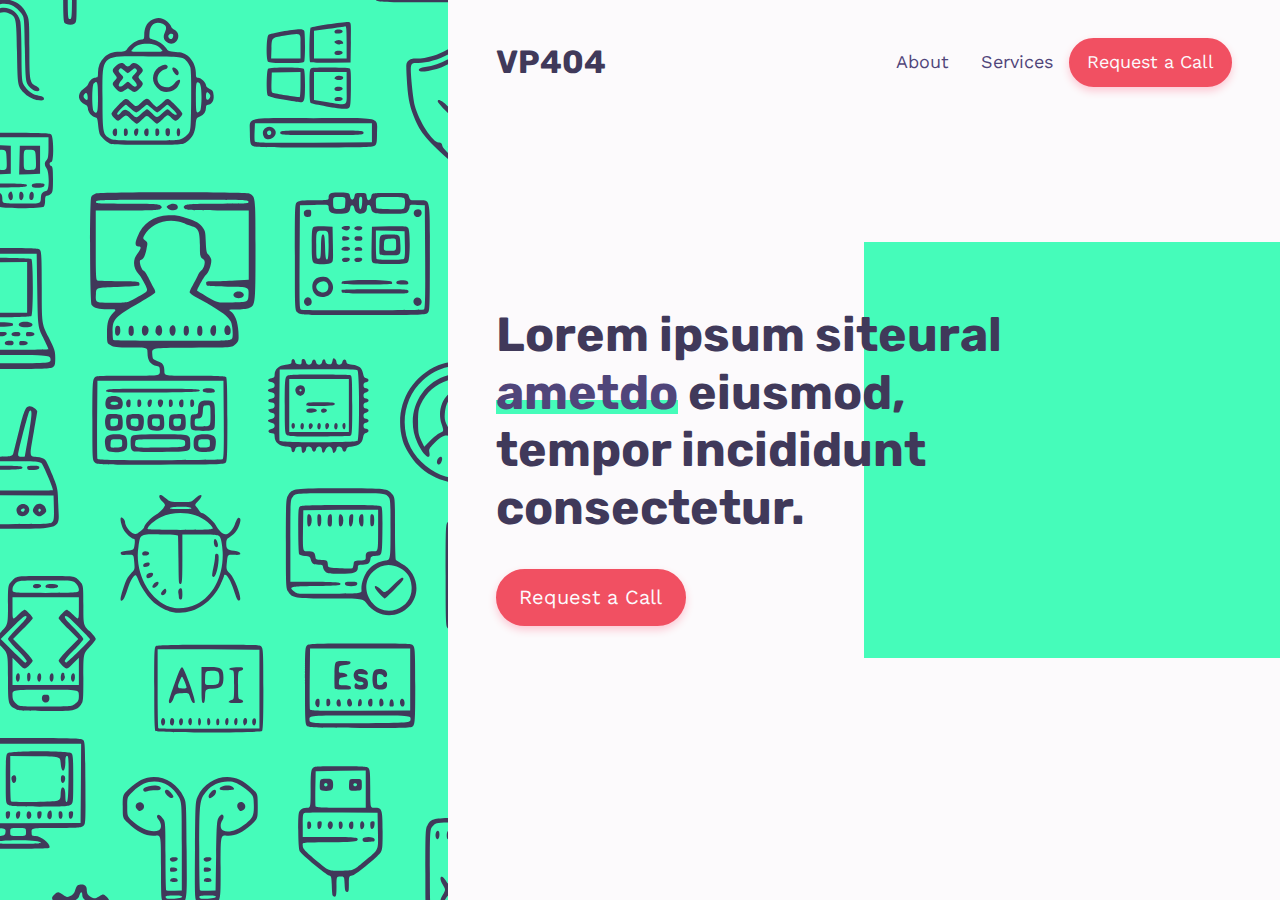
==== index.html @ ce6f3980 "initial commit" ====
<!DOCTYPE html PUBLIC -//W3C//DTD XHTML 1.0 Strict//EN http://www.w3.org/TR/xhtml1/DTD/xhtml1-strict.dtd>
 <html lang="en">
<head>
  <meta charset="utf-8">
  <title>VP404</title>
  <meta name="theme-color" content="#fff">
  <meta name="viewport" content="width=device-width, initial-scale=1, user-scalabjle=no">
  <link href="https://fonts.googleapis.com/css2?family=Work+Sans:wght@400;500;600&family=Rubik:wght@700;800;900&display=swap" rel="stylesheet">
  <link rel="stylesheet" href="css/bootstrap-reboot.css">
  <link rel="stylesheet" href="css/elements.css">
  <link rel="stylesheet" href="css/style.css">
</head>

<body>
<div class="preload">
	<div class="loading">
		<div class="loading__header">
			<span>Loading...</span>
			<span>- &nbsp; x</span>
		</div>
		<div class="loading__body">
			<span>Starting up... Please wait!</span>
			<div class="loading__bar"></div>
		</div>
	</div>
</div>
<div class="wrapper">
	<section id="home">
		<div class="sidebar" id="sidebar"></div>
		<div class="hero">
			<header>
				<h2 class="logo">VP404</h2>
				<nav>
				<ul>
					<li><a href="#" class="nav-link">About</a></li>
					<li><a href="#" class="nav-link">Services</a></li>
					<li><a href="#" class="nav-link button button-red button-small magnet">Request a Call</a></li>
				</ul>
				</nav>
			</header>
			<div class="hero-inner">
			<h1 class="desc">Lorem ipsum siteural <br><span class="underline">ametdo</span> eiusmod, tempor incididunt consectetur.</h1>
			<a class="button button-red cta" href="#">Request a Call</a>
			</div>
		</div>
	</section>
</div>
</body>
<script src="js/magnet-mouse.js"></script>
<script src="js/script.js"></script>
</html>
---- css/elements.css ----
:root {
	 --light: #fcfafc;
	 --dark: #50457a;
	 --darker: #40395a;
	 --green: #45fcba;
	 --greener: #2fdaa4;
	 --red: #f15062;
	 --reder: #c64252;
 }
 body {
	width: 100%;
	height: 100%;
	background: var(--light);
	color: var(--dark);
	font-family: "Work Sans", sans-serif;
	font-size: 16px;
}
/*.wrapper {
	max-width: 1280px;
	margin: 0 auto;
}*/
h1, h2, h3, h4, h5, h6 {
	color: var(--darker);
	font-family: "Rubik", sans-serif;
}
a, .underline {
	color: var(--dark);
	position: relative;
	transition: color 0.2s ease-in-out;
	display: inline-block;
}
a:hover {
	color: var(--darker);
}
a.link::before, .underline::before {
	position: absolute;
	content: '';
	width: 100%;
	height: 25%;
	background: var(--green);
	bottom: 12.5%;
	left: 50%;
	transform: translateX(-50%);
	z-index: -1;
	transition: all 0.2s ease-in-out;
}
a.link:hover::before {
	height: 105%;
	bottom: 0;
	width: calc(100% + 0.25rem);
}
.button {
	padding: 0.66rem 1.33rem;
	border: none;
	color: var(--light);
	transition: all 0.2s ease-in-out;
	border-radius: 10rem;
	display: inline-block;
}
.button:hover {
	color: var(--light);
	transform: translateY(-3px);
}
.button-green {
	background: var(--green);
	box-shadow: 0 0.25rem 0.5rem rgba(0,255,160,0.2);
	border: 2px solid var(--green);
}
.button-green:hover {
	box-shadow: 0 0.5rem 1rem rgba(0,255,160,0.33);
}
.button-green:focus {
	background: var(--greener);
	border: 2px solid var(--greener);
}
.button-red {
	background: var(--red);
	box-shadow: 0 0.25rem 0.5rem rgba(255,0,50,0.2);
	border: 2px solid var(--red);
}
.button-red:hover {
	box-shadow: 0 0.5rem 1rem rgba(255,0,50,0.33);
}
.button-red:focus {
	background: var(--reder);
	border: 2px solid var(--reder);
}
.button-primary {
	background: var(--dark);
	box-shadow: 0 0.25rem 0.5rem rgba(20,20,120,0.2);
	border: 2px solid var(--dark);
}
.button-primary:hover {
	box-shadow: 0 0.5rem 1rem rgba(20,20,120,0.33);
}
.button-primary:focus {
	background: var(--darker);
	border: 2px solid var(--darker);
}
.button-small {
	padding: 0.5rem 1rem !important;
}
.button:focus {
	color: var(--light);
	transform: translateY(-1px);
}
---- css/style.css ----
.preload {
	display: grid;
	place-items: center;
	position: fixed;
	width: 100vw;
	height: 100vh;
	left: 0;
	top: 0;
	background: var(--light);
	z-index: 9;
	transition: all 1s 3.5s ease-out;
	transform-origin: bottom center;
}
.preload.loaded {
	transform: scaleY(0);
}
.loading {
	width: 360px;
	border: 2px solid var(--green);
	border-radius: 10px;
}
.loading__header {
	background: var(--green);
	padding: 0.5rem 1rem;
	color: var(--light);
	display: flex;
	align-items: center;
	justify-content: space-between;
	border-radius: 5px 5px 0 0;
	font-size: 0.8rem;
}
.loading__body {
	padding: 1rem;
}
.loading__bar {
	width: 100%;
	height: 2rem;
	border: 2px solid var(--green);
	border-radius: 10px;
	margin-top: 0.5rem;
	position: relative;
}
.loading__bar::before {
	width: 0;
	height: 100%;
	background: var(--green);
	z-index: 10;
	position: absolute;
	content: '';
	border-radius: 5px;
	animation: loading 0.5s forwards linear;
	transform: scale(1);
}
.preload.loaded .loading__bar::before {
	animation: loaded 3s forwards cubic-bezier(0.9,0.1,0.9,0.25);
}

@keyframes loading {
	0% { width: 0% }
	100% { width: 10% }
}
@keyframes loaded {
	0% { width: 10% }
	70%, 90% { width: 100%; transform: scale(1); }
	100% { width: 100%; transform: scaleY(50) scaleX(10)}
}

#home {
	width: 100%;
	min-height: 100vh;
	display: flex;
}
.sidebar {
	flex: 0 0 35%;
	min-height: 100vh;
	background: var(--green);
	background-image: url(../images/bg.svg);
	background-size: auto 150% ;
	background-repeat: no-repeat;
	background-position: 50% 50%;
	transition: background-position 0.1s;
}
.hero {
	flex: 0 0 65%;
	min-height: 100vh;
	position: relative;
	display: flex;
	align-items: center;
}
.hero header {
	width: 100%;
	position: absolute;
	top: 0;
	left: 0;
	display: flex;
	z-index: 1;
	justify-content: space-between;
	align-items: center;
	padding: 2rem 3rem;
}
.logo {
	font-size: 2rem;
	margin: 0;
}
nav ul {
	display: flex;
	list-style-type: none;
	margin: 0;
	align-items: center;
}
.nav-link {
	display: inline-block;
	padding: 1rem;
}
.nav-link.cta {
	margin-left: 1rem;
}
.hero::before {
	position: absolute;
	content: '';
	width: 40%;
	padding-bottom: 40%;
	background: var(--green);
	top: 50%;
	right: 0;
	transform: translateY(-50%);
	z-index: -1;
}
.hero-inner {
	padding: 3rem;
	width: 80%;
}
.desc {
	font-size: 2.75rem;
	margin: 2rem 0;
}
.hero-inner .cta {
	font-size: 1.12rem;
}








@media (min-width: 1200px) {
	body {
		font-size: 18px;
	}
	.desc {
		font-size: 3rem;
	}
	.hero-inner .cta {
		font-size: 1.25rem;
	}
	.hero::before {
		width: 50%;
		padding-bottom: 50%;
	}
	.hero .header {
		padding: 2rem 3rem;
	}
	.hero-inner {
		padding: 3rem;
	}
}
}
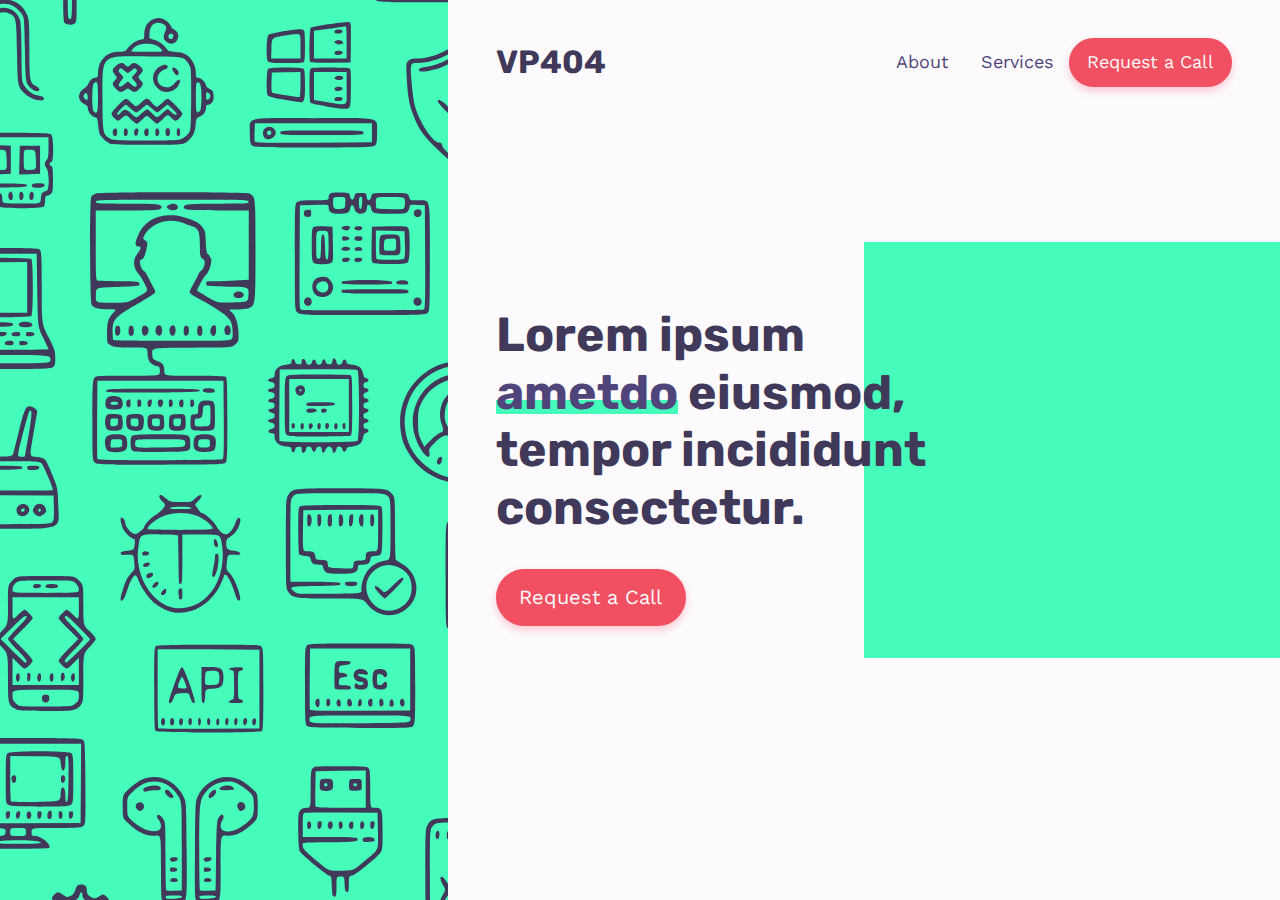
==== commit 123d38f8: "" ====
--- a/index.html
+++ b/index.html
@@ -39,7 +39,7 @@
 				</nav>
 			</header>
 			<div class="hero-inner">
-			<h1 class="desc">Lorem ipsum siteural <br><span class="underline">ametdo</span> eiusmod, tempor incididunt consectetur.</h1>
+			<h1 class="desc">Lorem ipsum <br><span class="underline">ametdo</span> eiusmod, tempor incididunt consectetur.</h1>
 			<a class="button button-red cta" href="#">Request a Call</a>
 			</div>
 		</div>
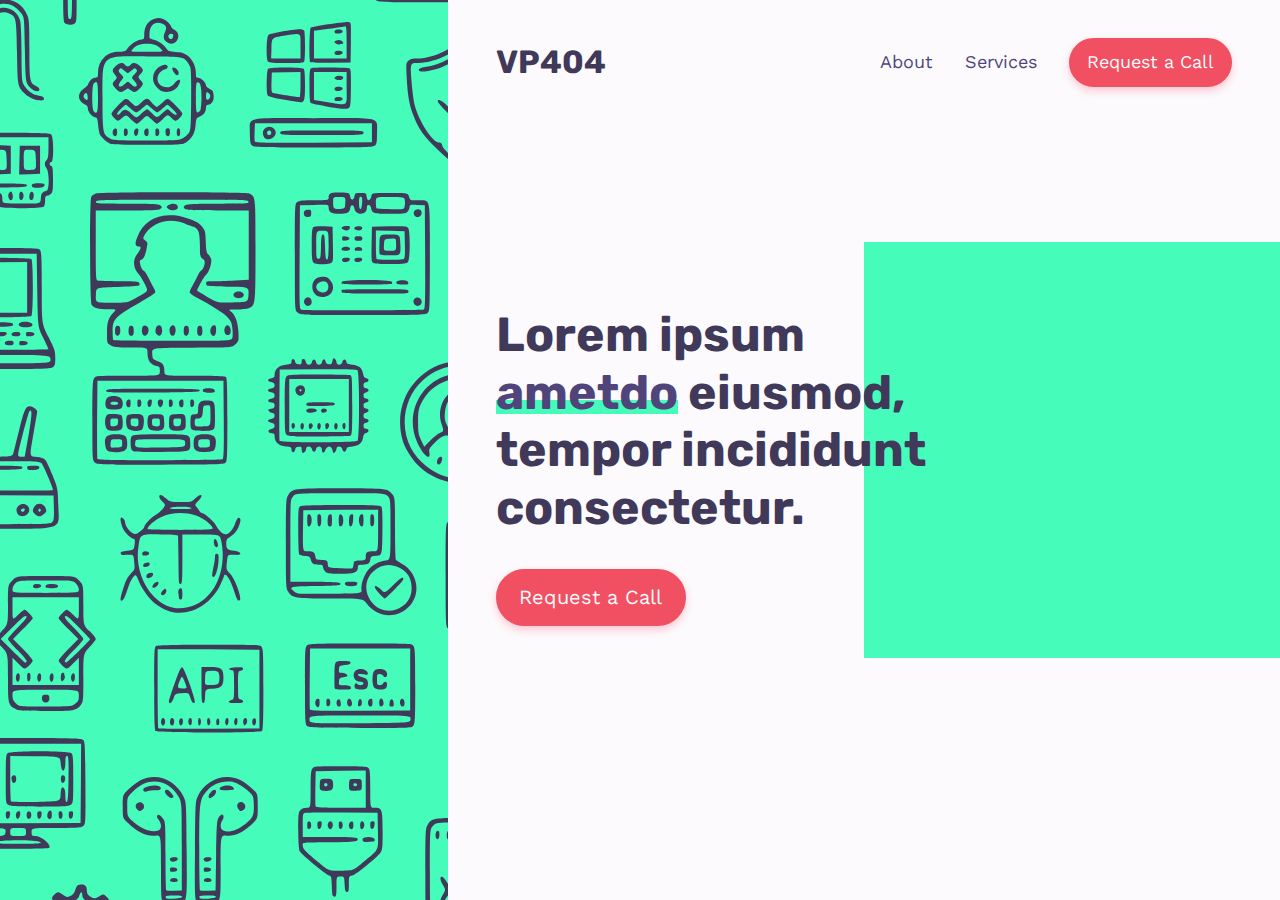
==== commit 7fbc43f7: "" ====
--- a/index.html
+++ b/index.html
@@ -34,7 +34,7 @@
 				<ul>
 					<li><a href="#" class="nav-link">About</a></li>
 					<li><a href="#" class="nav-link">Services</a></li>
-					<li><a href="#" class="nav-link button button-red button-small magnet">Request a Call</a></li>
+					<li><a href="#" class="nav-link button button-red button-small magnet cta">Request a Call</a></li>
 				</ul>
 				</nav>
 			</header>
--- a/css/style.css
+++ b/css/style.css
@@ -6,7 +6,7 @@
 	height: 100vh;
 	left: 0;
 	top: 0;
-	background: var(--light);
+	background: #fafafa;
 	z-index: 9;
 	transition: all 1s 3.5s ease-out;
 	transform-origin: bottom center;
@@ -18,6 +18,7 @@
 	width: 360px;
 	border: 2px solid var(--green);
 	border-radius: 10px;
+	background: #fff;
 }
 .loading__header {
 	background: var(--green);
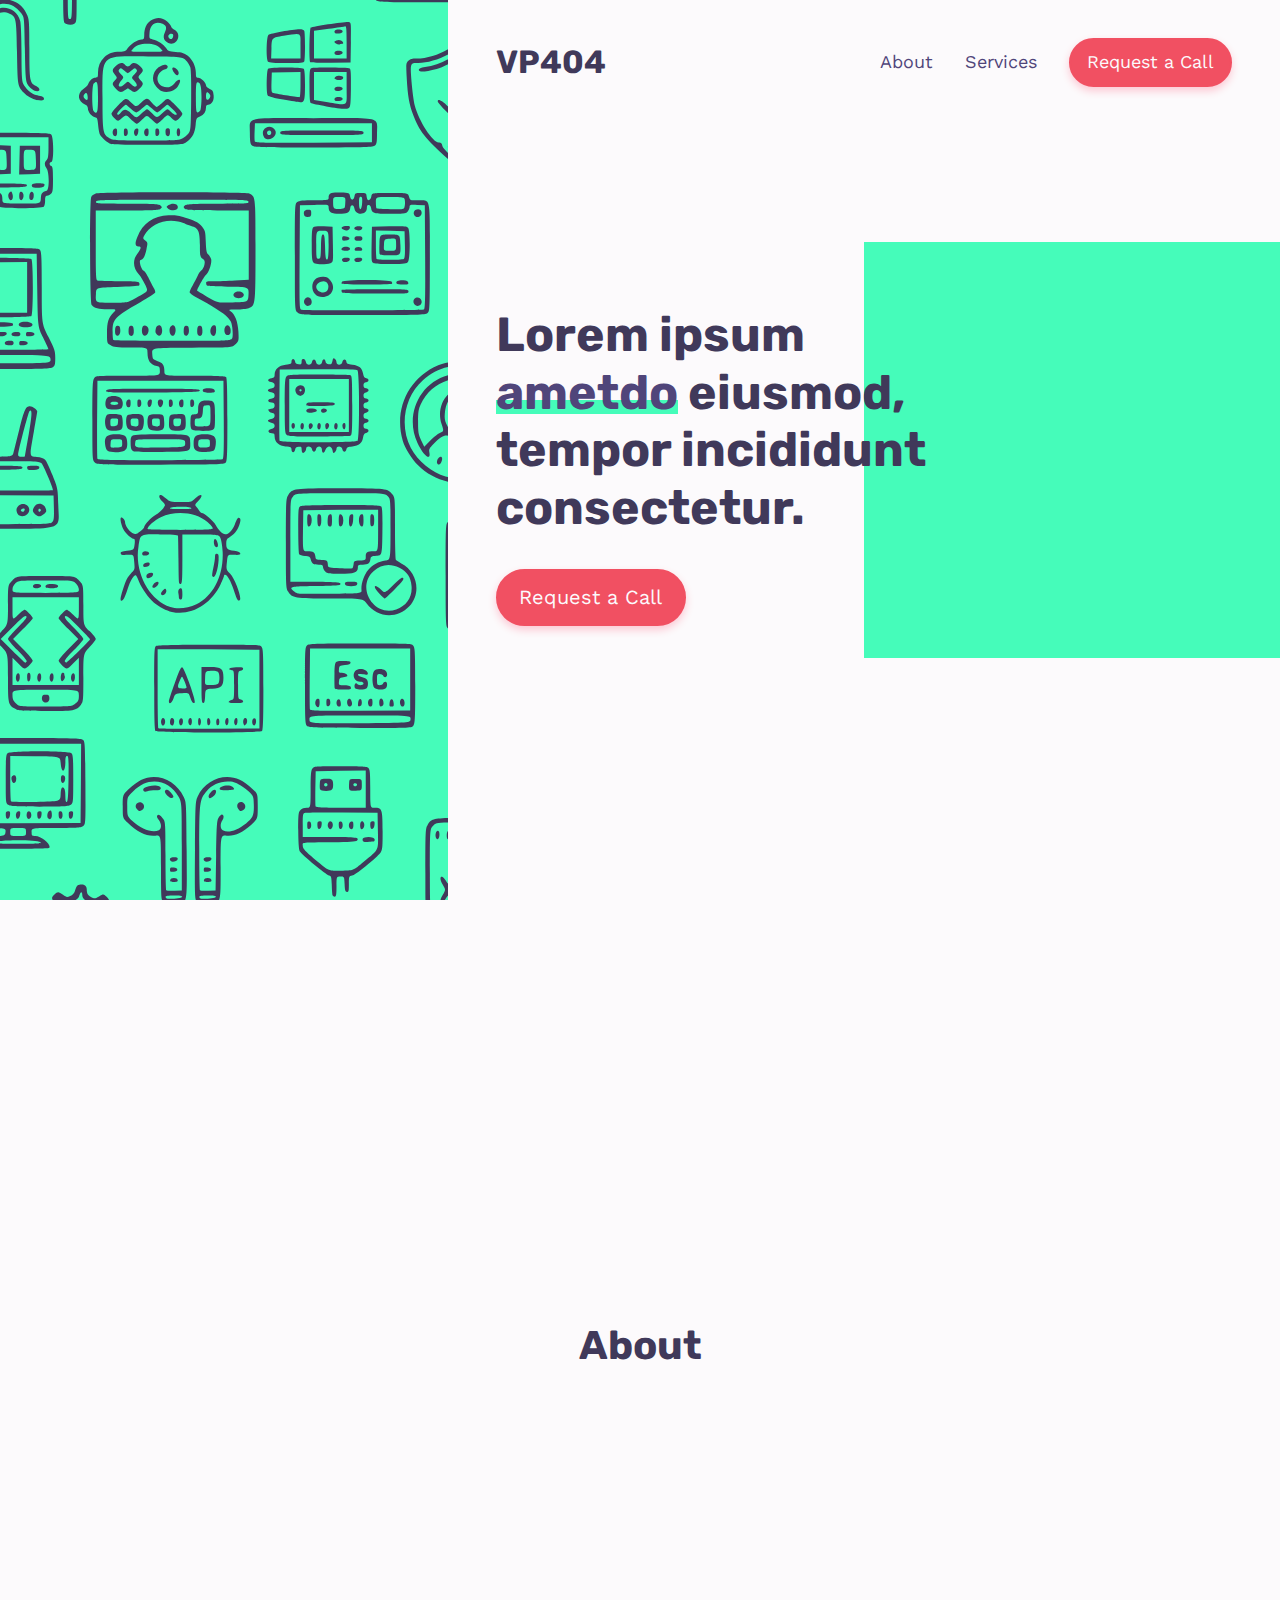
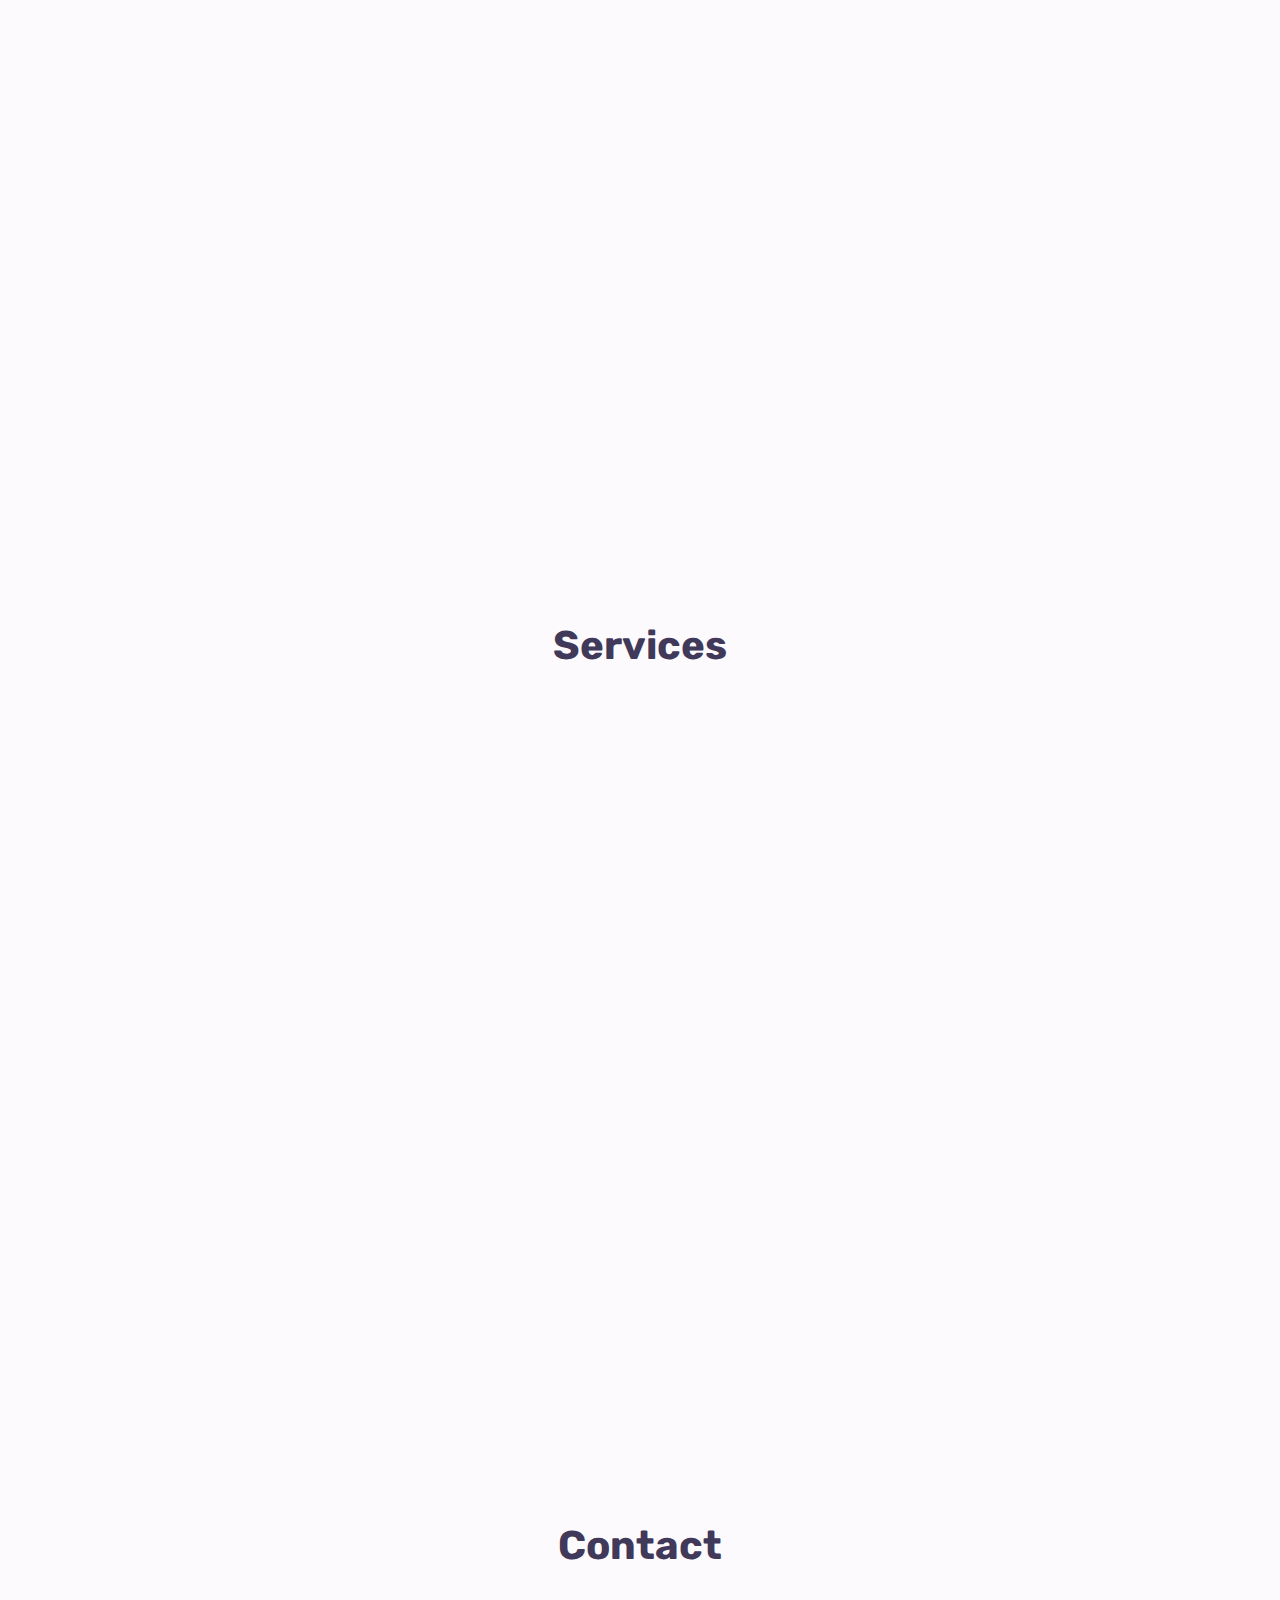
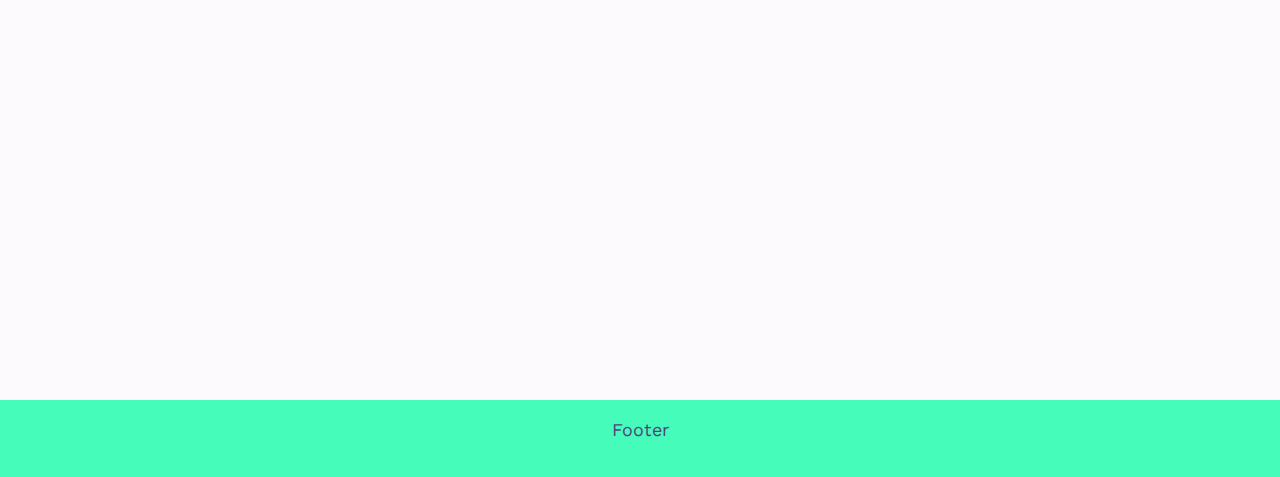
==== commit 80d1b2a0: "" ====
--- a/index.html
+++ b/index.html
@@ -44,6 +44,10 @@
 			</div>
 		</div>
 	</section>
+	<section class="placeholder"><h1>About</h1></section>
+	<section class="placeholder"><h1>Services</h1></section>
+	<section class="placeholder"><h1>Contact</h1></section>
+	<section class="footer"><p>Footer</p></section>
 </div>
 </body>
 <script src="js/magnet-mouse.js"></script>
--- a/css/style.css
+++ b/css/style.css
@@ -139,8 +139,18 @@
 	font-size: 1.12rem;
 }
 
-
-
+.placeholder {
+	display: grid;
+	place-items: center;
+	width: 100vw;
+	height: 100vh;
+}
+.footer {
+	display: grid;
+	place-items: center;
+	background: var(--green);
+	padding: 1rem;
+}
 
 
 
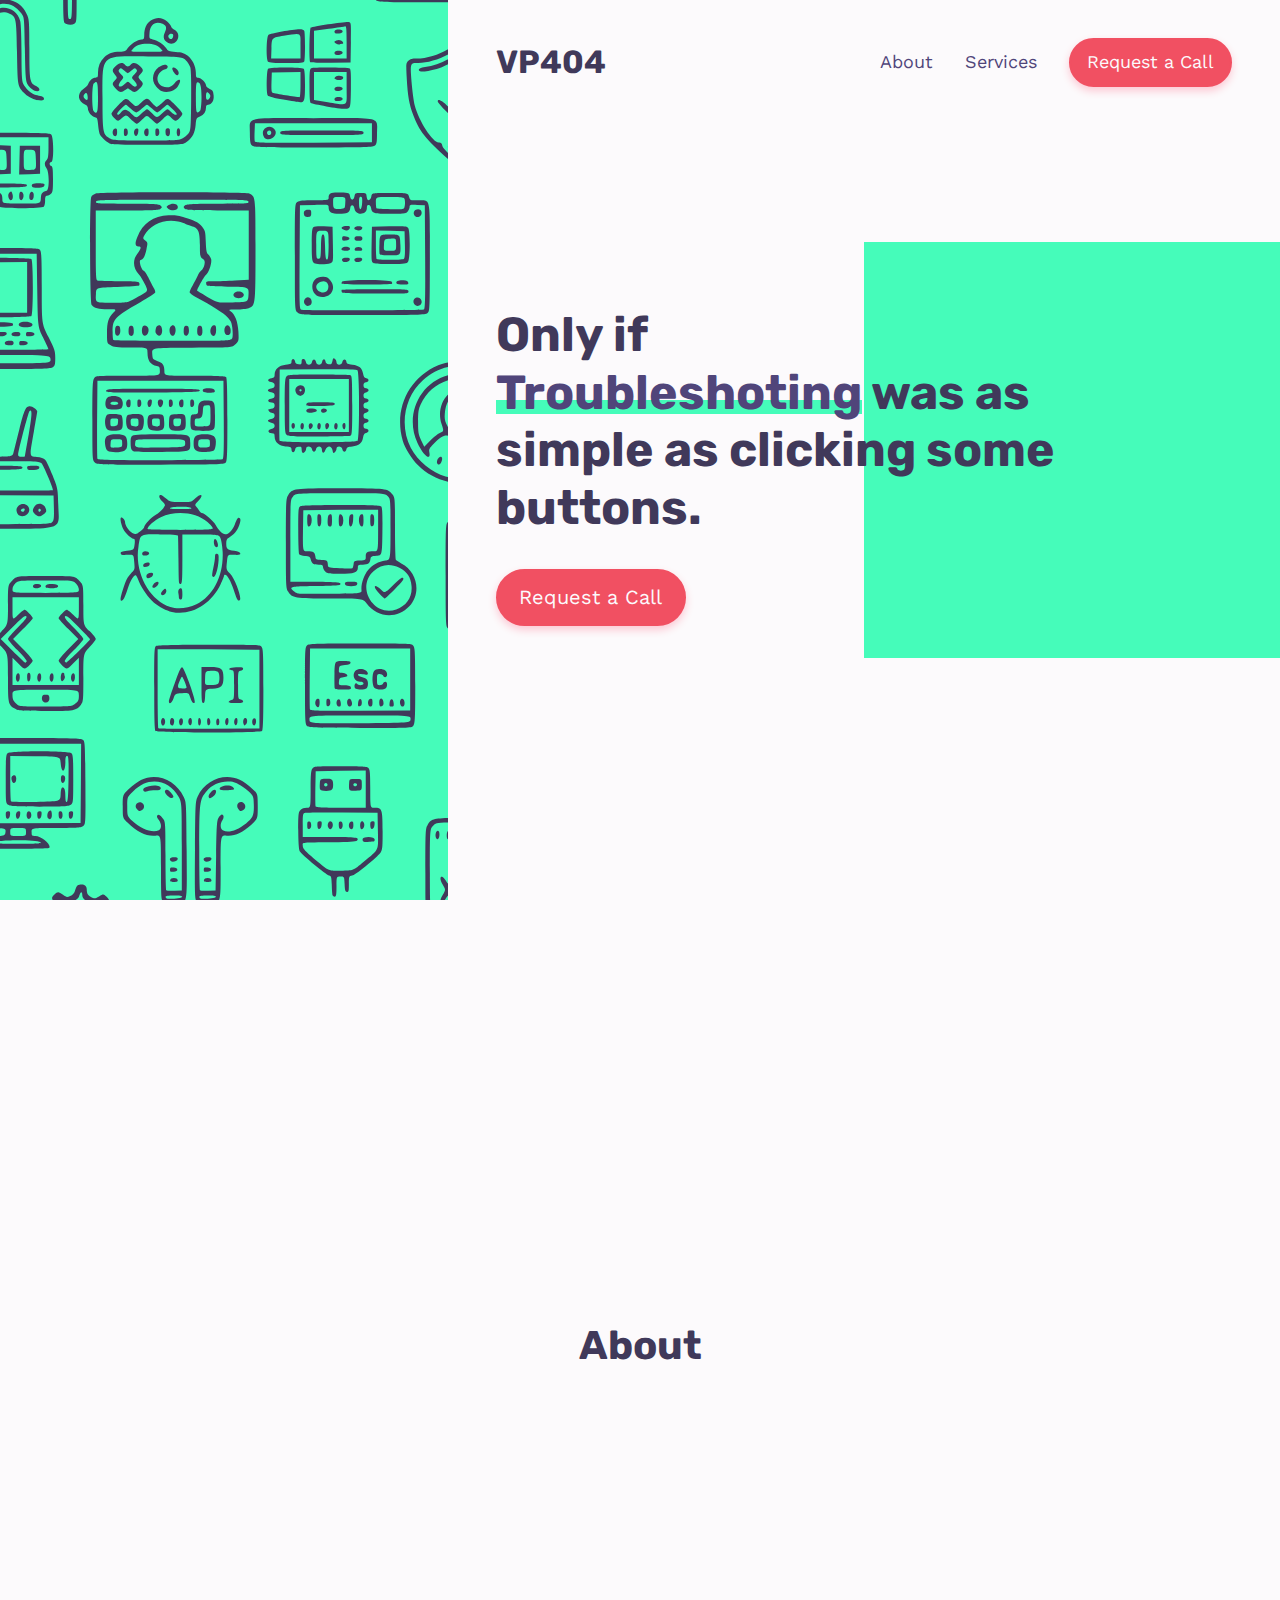
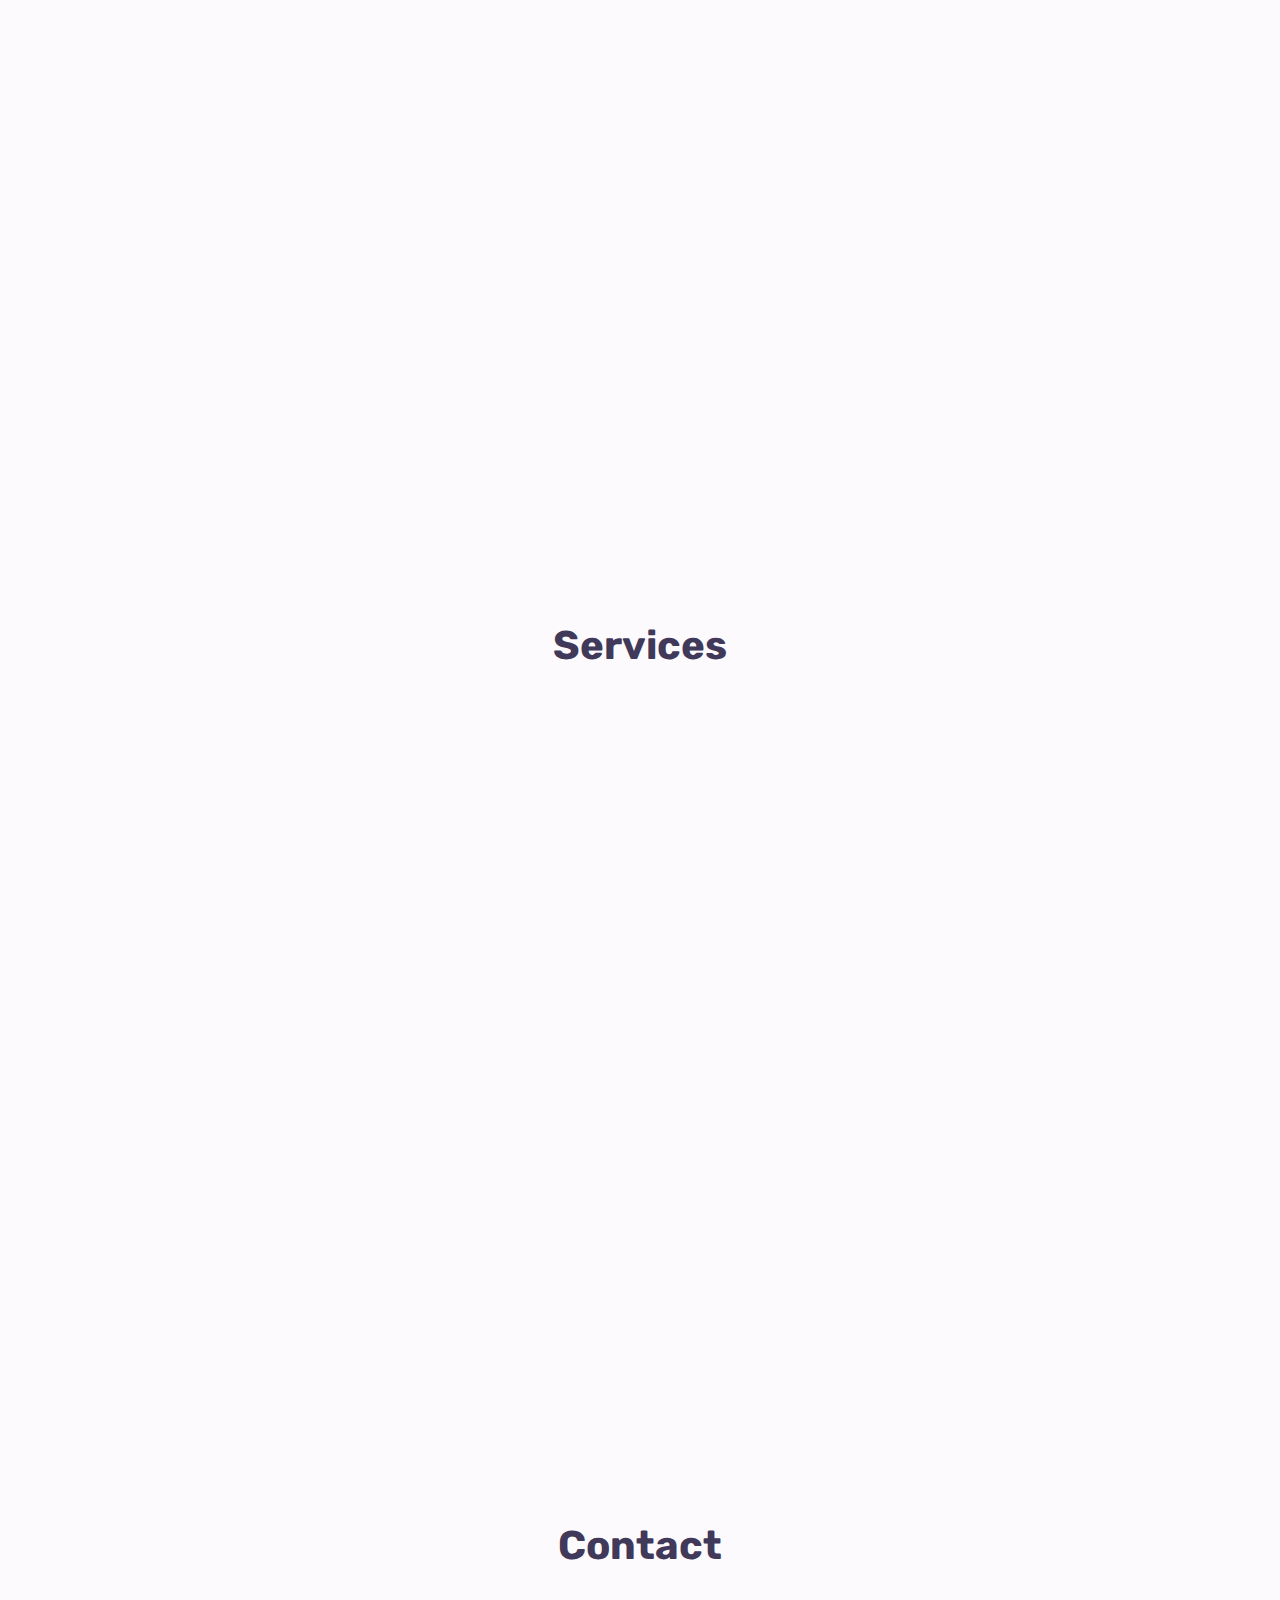
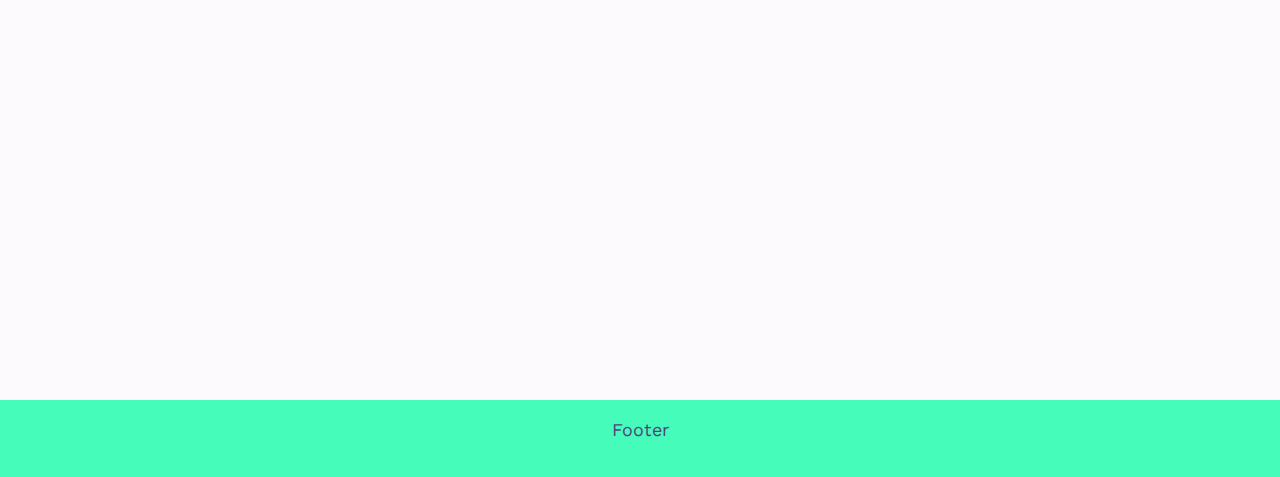
==== commit ca853790: "" ====
--- a/index.html
+++ b/index.html
@@ -12,7 +12,7 @@
 </head>
 
 <body>
-<div class="preload">
+<!--div class="preload">
 	<div class="loading">
 		<div class="loading__header">
 			<span>Loading...</span>
@@ -23,7 +23,7 @@
 			<div class="loading__bar"></div>
 		</div>
 	</div>
-</div>
+</div-->
 <div class="wrapper">
 	<section id="home">
 		<div class="sidebar" id="sidebar"></div>
@@ -39,7 +39,7 @@
 				</nav>
 			</header>
 			<div class="hero-inner">
-			<h1 class="desc">Lorem ipsum <br><span class="underline">ametdo</span> eiusmod, tempor incididunt consectetur.</h1>
+			<h1 class="desc">Only if <br><span class="underline">Troubleshoting</span> was as simple as clicking some buttons.</h1>
 			<a class="button button-red cta" href="#">Request a Call</a>
 			</div>
 		</div>
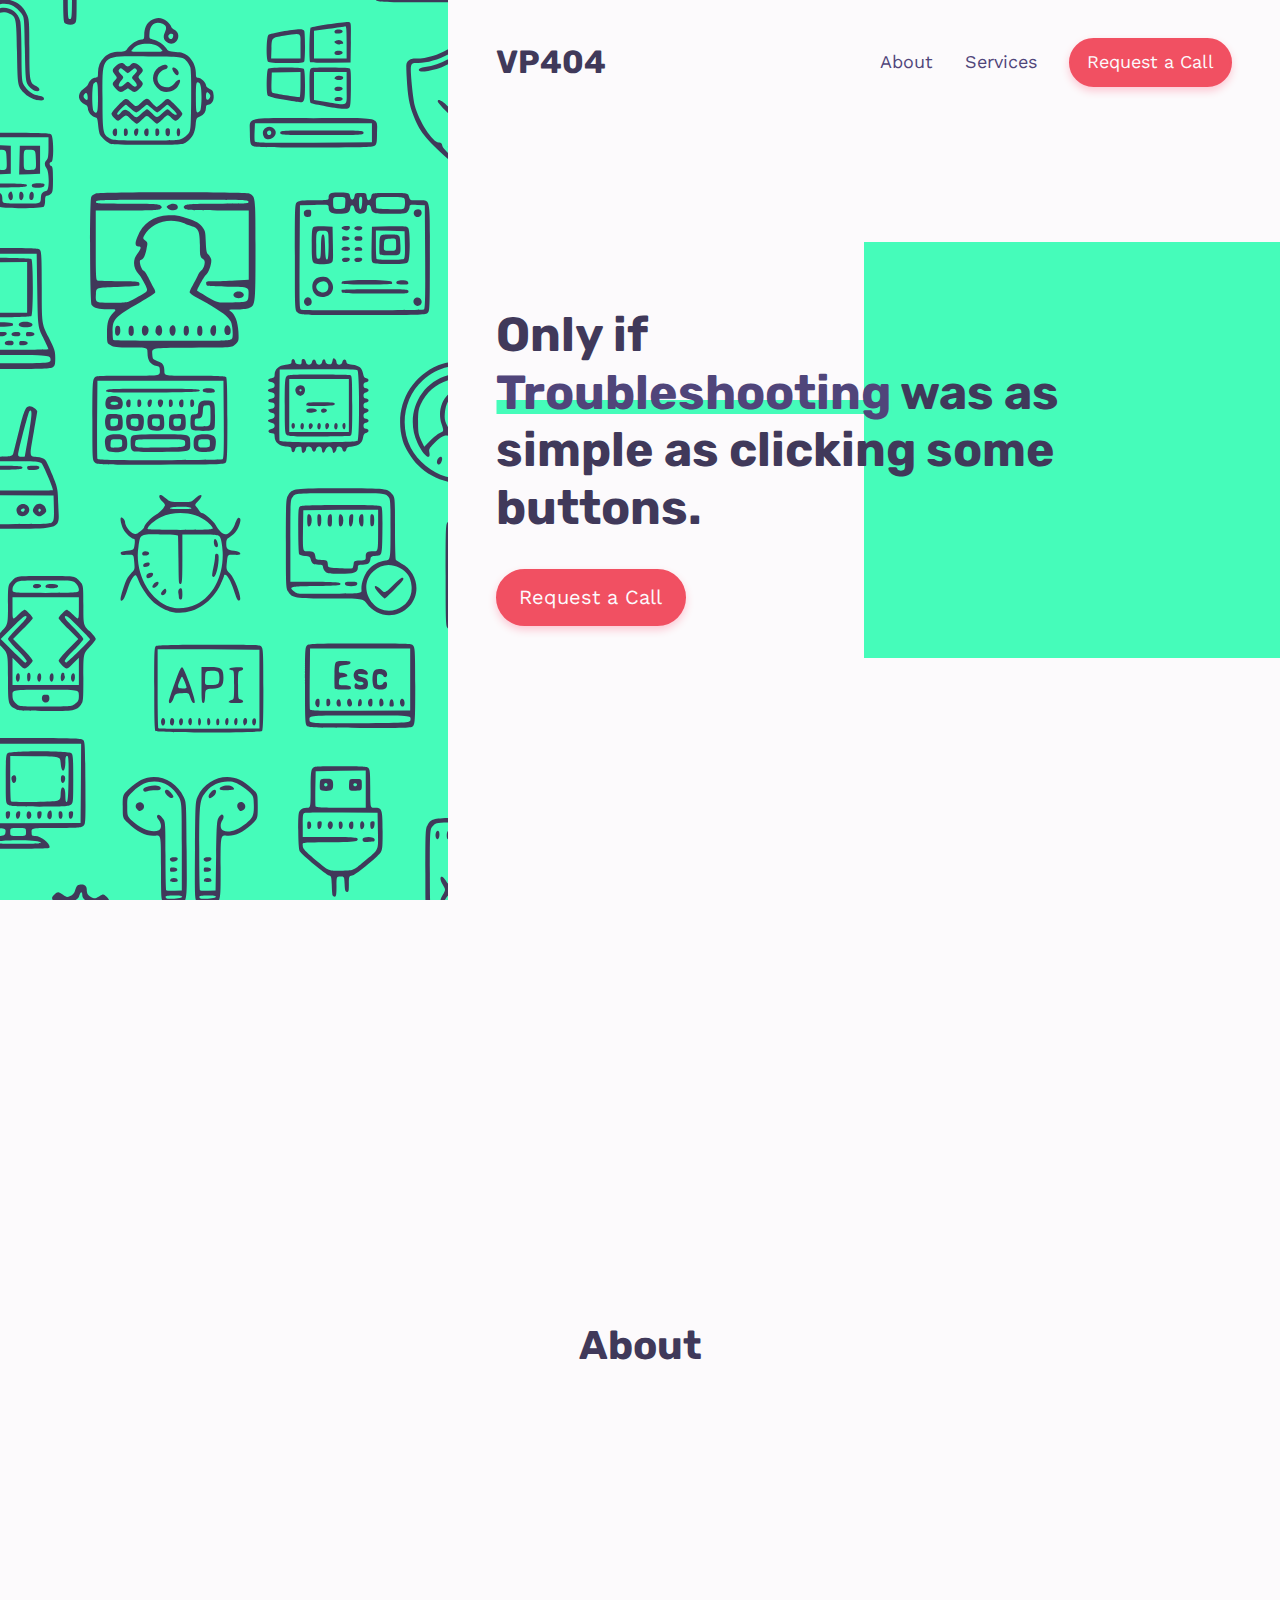
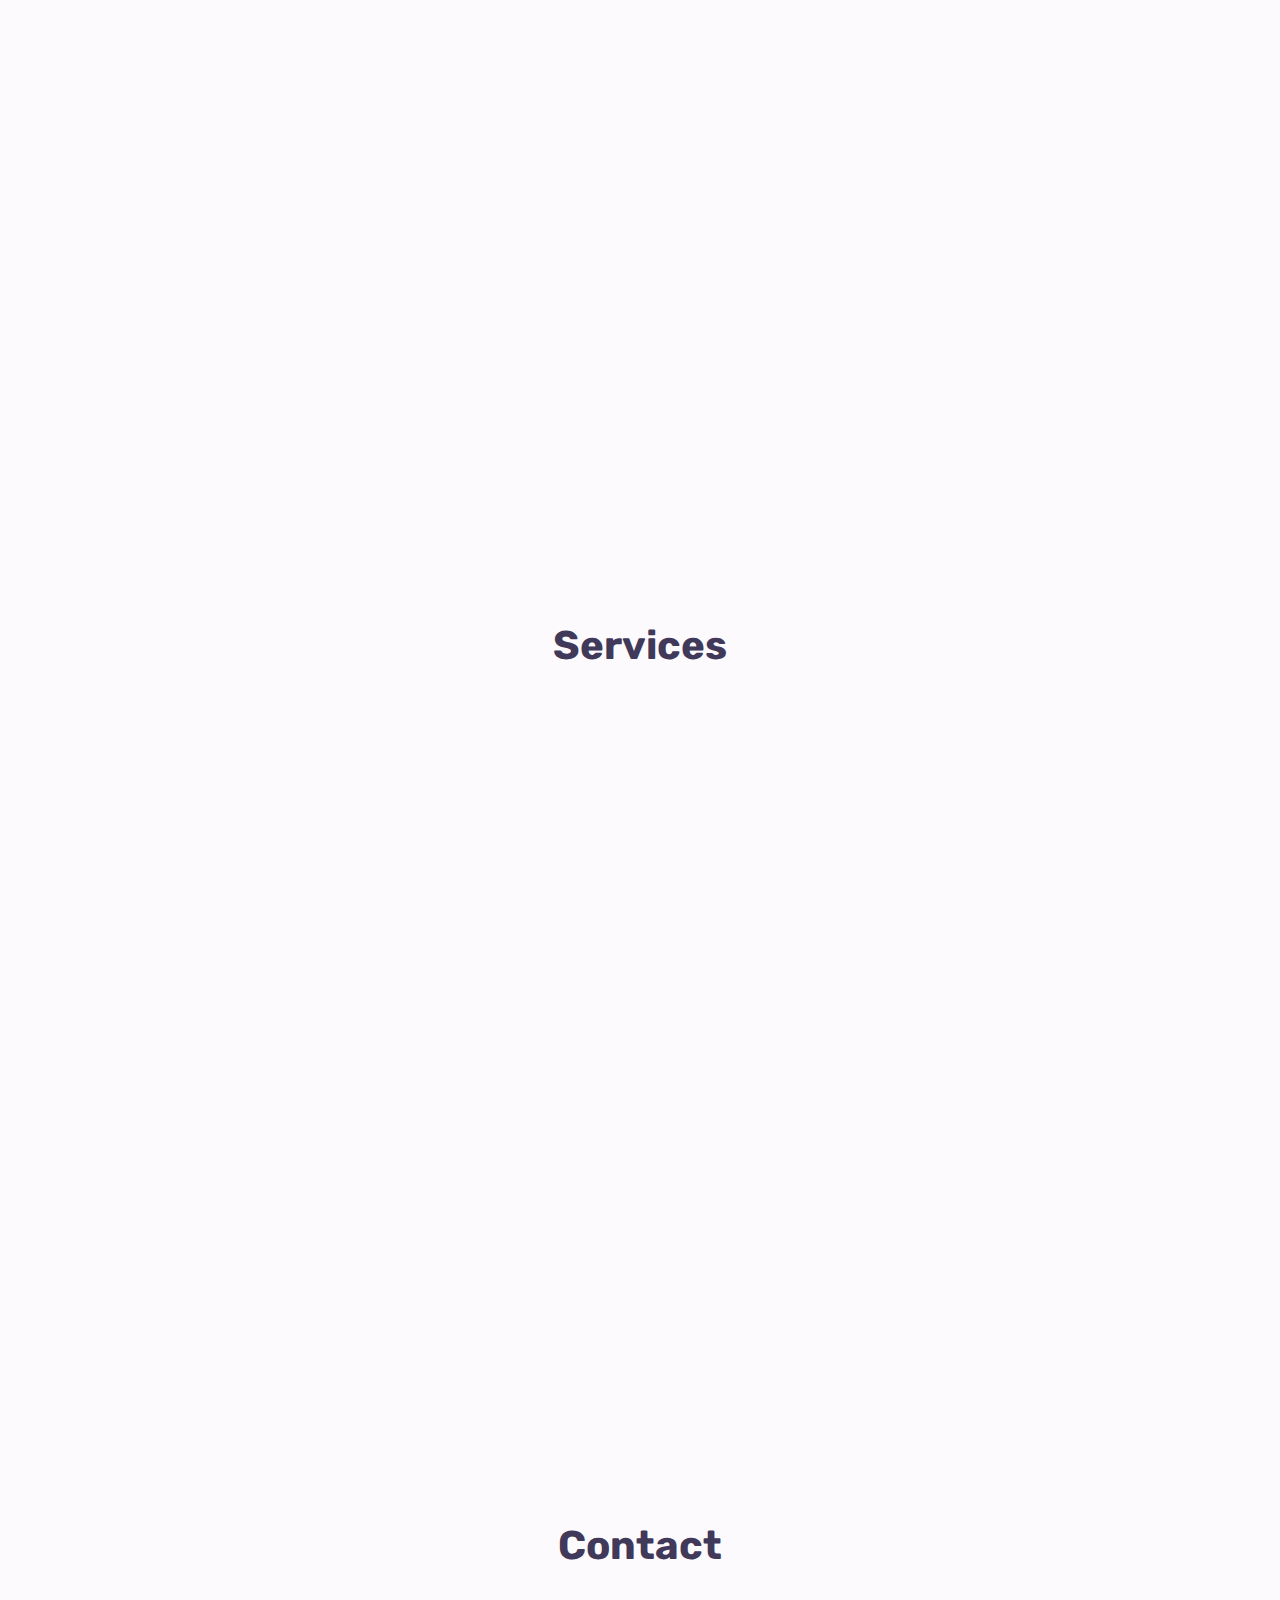
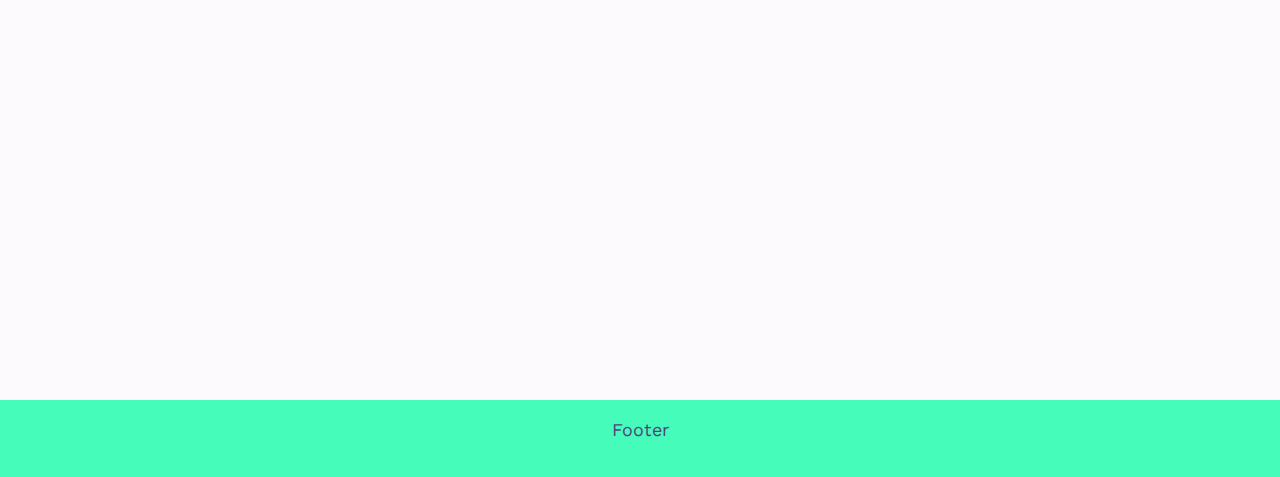
==== commit 0c872693: "" ====
--- a/index.html
+++ b/index.html
@@ -39,7 +39,7 @@
 				</nav>
 			</header>
 			<div class="hero-inner">
-			<h1 class="desc">Only if <br><span class="underline">Troubleshoting</span> was as simple as clicking some buttons.</h1>
+			<h1 class="desc">Only if <br><span class="underline">Troubleshooting</span> was as simple as clicking some buttons.</h1>
 			<a class="button button-red cta" href="#">Request a Call</a>
 			</div>
 		</div>
